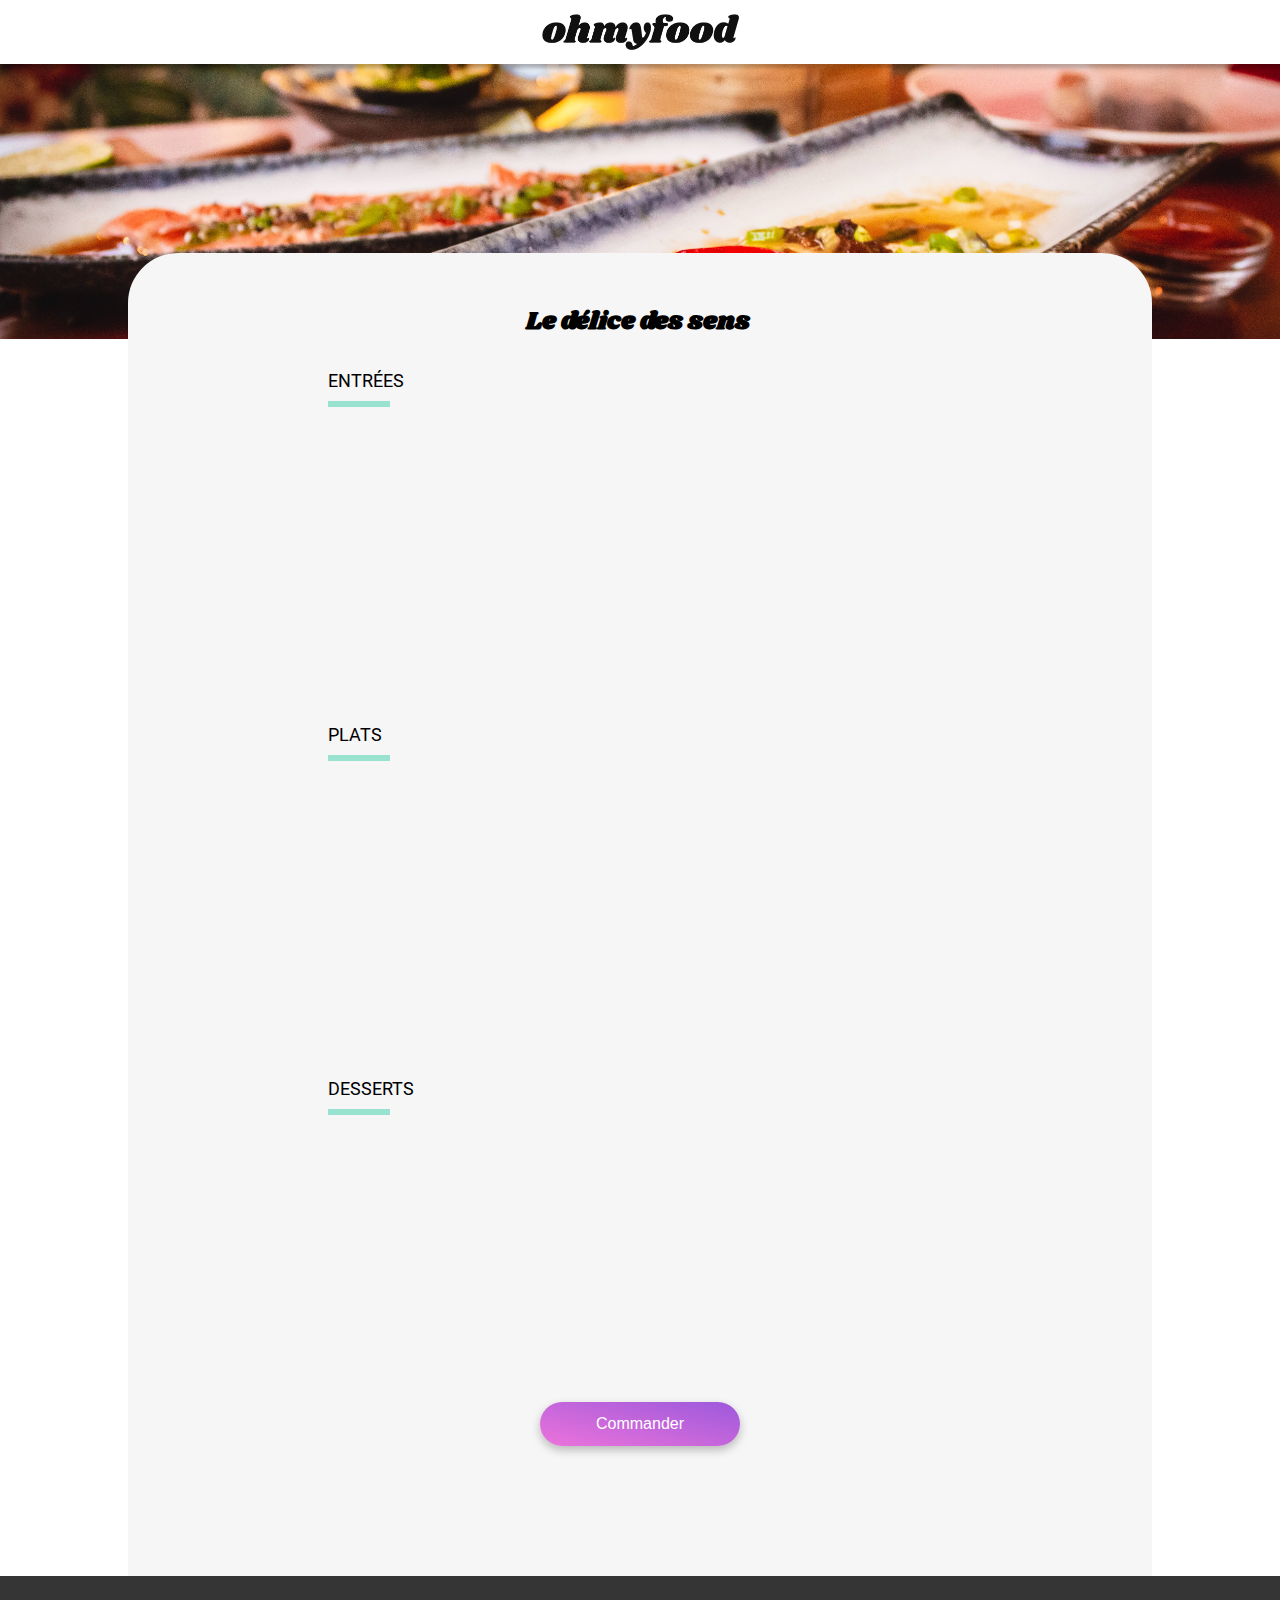
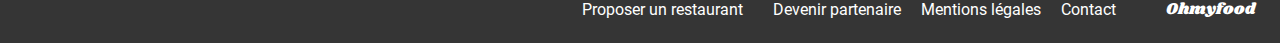
==== restaurants/delice.html @ 583551c3 "corections page accueil et restaurant la palette + mise en place des autres pages restaurant" ====
<!doctype html>
<html lang="fr">
    <head>
        <meta charset="UTF-8">
        <meta
            name="viewport"
            content="width=device-width, user-scalable=no, initial-scale=1.0, maximum-scale=1.0, minimum-scale=1.0">
        <meta http-equiv="X-UA-Compatible" content="ie=edge">
        <link rel="stylesheet" href="../assets/source/css/restaurants.css">
        <link
            rel="stylesheet"
            href="https://cdnjs.cloudflare.com/ajax/libs/font-awesome/6.2.1/css/all.min.css"
            integrity="sha512-MV7K8+y+gLIBoVD59lQIYicR65iaqukzvf/nwasF0nqhPay5w/9lJmVM2hMDcnK1OnMGCdVK+iQrJ7lzPJQd1w=="
            crossorigin="anonymous"
            referrerpolicy="no-referrer">
        <link rel="preconnect" href="https://fonts.googleapis.com">
        <link
            rel="preconnect"
            href="https://fonts.gstatic.com"
            crossorigin="crossorigin">
        <link
            href="https://fonts.googleapis.com/css2?family=Shrikhand&display=swap"
            rel="stylesheet">
        <title>Le délice des sens</title>
    </head>
    <body>
        <header>
            <a href="../index.html">
                <i class="fa-solid fa-arrow-left"></i>
            </a>
            <img src="../assets/images/logo/ohmyfood.png" alt="logo du site ohmyfood">
        </header>

        <div class="container-img">
            <img
                src="../assets/images/restaurants/louis-hansel-shotsoflouis-qNBGVyOCY8Q-unsplash.jpg"
                alt="image du plat du restaurant">
        </div>

        <main>
            <div class="container-main">
                <div class="container-title-restaurant">
                    <h1>Le délice des sens</h1>
                    <div class="container-icon">
                        <button><i class="fa-regular fa-heart heart-icon"></i></button>
                        <button type="button"><i class="fa-solid fa-heart"></i></button>
                         
                       </div>
                </div>

                <!-- Partie des entrées -->
                <div class="container-menus">
                    <h2>entrées</h2>
                    <span></span>

                    <!-- Entrée 1 -->
                <article class="container-plats">
                    <div class="plat-content">
                        <div class="container-text">
                            <h3>Tartare de thon</h3>
                            <p>Assaisonné au yuzu</p>
                        </div>
                        <p class="container-prix">25€</p>
                    </div>
                     <i class="fa-solid fa-circle-check"></i>
                </article>

                    <!-- Entrée 2 -->
                <article class="container-plats">
                    <div class="plat-content">
                        <div class="container-text">
                            <h3>Bouchée de homard croustillant </h3>
                            <p>Et sa farandole de petits légumes</p>
                        </div>
                        <p class="container-prix">35€</p>
                    </div>
                     <i class="fa-solid fa-circle-check"></i>
                </article>

                    <!-- Entrée 3 -->
                <article class="container-plats">
                    <div class="plat-content">
                        <div class="container-text">
                            <h3>Poulet rôti aux herbes de Provence </h3>
                            <p>Et sa crème de truffe</p>
                        </div>
                        <p class="container-prix">40€</p>
                    </div>
                     <i class="fa-solid fa-circle-check"></i>
                </article>


                    <!-- Partie des plats -->
                    <div class="container-menus">
                        <h2>Plats</h2>
                        <span></span>


                        <!-- PLat 1 -->
                        <article class="container-plats">
                            <div class="plat-content">
                                <div class="container-text">
                                    <h3>Poulet rôti aux herbes de Provence </h3>
                                    <p>Et sa crème de truffe</p>
                                </div>
                                <p class="container-prix">40€</p>
                            </div>
                             <i class="fa-solid fa-circle-check"></i>
                        </article>

                        <!-- PLat 2 -->
                        <article class="container-plats">
                            <div class="plat-content">
                                <div class="container-text">
                                    <h3>Langouste rôtie </h3>
                                    <p>Et ses légumes de saison</p>
                                </div>
                                <p class="container-prix">35€</p>
                            </div>
                             <i class="fa-solid fa-circle-check"></i>
                        </article>

                        <!-- PLat 3 -->
                        <article class="container-plats">
                            <div class="plat-content">
                                <div class="container-text">
                                    <h3>Côte de bœuf Angus </h3>
                                    <p>Et sa purée de panais</p>
                                </div>
                                <p class="container-prix">44€</p>
                            </div>
                             <i class="fa-solid fa-circle-check"></i>
                        </article>

                    <!-- Partie des desserts -->
                    <div class="container-menus">
                        <h2>desserts</h2>
                        <span></span>

                        <!-- Dessert 1 -->
                        <article class="container-plats">
                            <div class="plat-content">
                                <div class="container-text">
                                    <h3>Farandole de desserts</h3>
                                    <p>Du chef</p>
                                </div>
                                <p class="container-prix">18€</p>
                            </div>
                             <i class="fa-solid fa-circle-check"></i>
                        </article>

                        <!-- Dessert 2 -->
                        <article class="container-plats">
                            <div class="plat-content">
                                <div class="container-text">
                                    <h3>Crème brulée </h3>
                                    <p>Revisitée</p>
                                </div>
                                <p class="container-prix">22€</p>
                            </div>
                             <i class="fa-solid fa-circle-check"></i>
                        </article>

                        <!-- Dessert 3 -->
                        <article class="container-plats">
                            <div class="plat-content">
                                <div class="container-text">
                                    <h3>Tiramisu </h3>
                                    <p>À la noisette</p>
                                </div>
                                <p class="container-prix">23€</p>
                            </div>
                             <i class="fa-solid fa-circle-check"></i>
                        </article>

                    <div class="container-btn">
                        <a href="#">
                            <button class="btn btn-home" type="button">Commander</button>
                        </a>
                    </div>
                </div>
            </main>

            <!--Footer-->
            <footer>
                <h4>Ohmyfood</h4>

                <div class="container-link">
                    <div class="link">
                        <i class="fa-solid fa-utensils"></i>
                        <p>Proposer un restaurant</p>
                    </div>

                    <div class="link">
                        <i class="fa-solid fa-handshake-angle"></i>
                        <p>Devenir partenaire</p>
                    </div>

                    <div class="container-link-nav">
                        <a href="#">Mentions légales</a>
                        <a href="mailto:mail@mail.fr">Contact</a>
                    </div>
                </div>
            </footer>
        </body>
    </html>
---- assets/source/css/restaurants.css ----
@charset "UTF-8";
@font-face {
  font-family: "font-title";
  src: url(../../fonts/Shrikhand-Regular.ttf);
}
@font-face {
  font-family: "font-text";
  src: url(../../fonts/Roboto-Regular.ttf);
}
* {
  margin: 0;
  padding: 0;
  box-sizing: border-box;
  list-style-type: none;
  text-decoration: none;
}

body {
  font-family: "font-text", sans-serif;
}

a {
  color: black;
}

/** HEADER **/
header {
  display: flex;
  align-items: center;
  justify-content: center;
  box-shadow: 0 4px 4px 0 rgba(0, 0, 0, 0.2509803922);
  position: relative;
  z-index: 2;
}
header img {
  width: 197px;
  height: 36px;
  margin: 14px;
}

/** BOUTONS**/
.btn {
  background: linear-gradient(193.33deg, #9356dc -11.44%, #ff79da 123.93%);
  border: none;
  border-radius: 25px;
  box-shadow: 0 4px 10px 0 rgba(0, 0, 0, 0.2509803922);
  margin-bottom: 20px;
  color: white;
  font-size: 16px;
  font-weight: 500;
  padding: 13px 18px;
  transition: 0.3s all;
  width: 200px;
}
.btn:hover {
  opacity: 0.8;
  cursor: pointer;
  box-shadow: 0 10px 8px 0 rgba(0, 0, 0, 0.2509803922);
}

/*** Animation des coeurs ***/
button {
  background: none;
  border: none;
  cursor: pointer;
}
button .fa-regular {
  font-size: 25px;
  bottom: 10px;
  right: 0;
  position: absolute;
}
button .fa-regular:hover {
  opacity: 0;
}
@media screen and (min-width: 1024px) {
  button .fa-regular {
    right: 20%;
  }
}
button .fa-solid {
  font-size: 25px;
  opacity: 0;
  bottom: 10px;
  right: 0;
  position: absolute;
  transition: opacity 0.5s ease-in-out, transform 0.5s ease-in-out;
  background: linear-gradient(to bottom, #FF79DA, #9356DC);
  -webkit-background-clip: text;
  color: transparent;
}
button .fa-solid:hover {
  opacity: 1;
}
@media screen and (min-width: 1024px) {
  button .fa-solid {
    right: 20%;
  }
}

/** FOOTER **/
footer {
  background: #353535;
  color: #ffffff;
}
footer a {
  color: white;
}
@media screen and (min-width: 1024px) {
  footer {
    display: flex;
    flex-direction: row-reverse;
  }
}
footer h4 {
  font-family: "font-title", sans-serif;
  font-style: 18px;
  font-weight: 400;
  padding: 22px 25px;
  gap: 16px;
}
footer .container-link {
  display: flex;
  flex-direction: column;
  gap: 7px;
  padding: 0 25px;
}
@media screen and (min-width: 1024px) {
  footer .container-link {
    display: flex;
    flex-direction: row;
    align-items: center;
    justify-content: center;
    gap: 20px;
  }
}
footer .link {
  display: flex;
  gap: 10px;
}
footer .link i {
  font-size: 11px;
  display: flex;
  justify-content: center;
  align-items: center;
}
footer .container-link-nav {
  display: flex;
  flex-direction: column;
  gap: 7px;
  padding-bottom: 30px;
}
@media screen and (min-width: 1024px) {
  footer .container-link-nav {
    display: flex;
    flex-direction: row;
    padding: 0;
    gap: 20px;
  }
}
footer .container-link-nav a {
  color: white;
  font-style: 16px;
}

/*** Animation des plats à l'entrée de la page***/
@keyframes slideInLeft {
  from {
    opacity: 0;
    transform: translateX(-100px);
  }
  to {
    opacity: 1;
    transform: translateX(0);
  }
}
header a {
  position: relative;
  left: -10%;
}
@media screen and (min-width: 768px) {
  header a {
    left: -30%;
  }
}
@media screen and (min-width: 1024px) {
  header a {
    left: -37%;
  }
}
header i {
  font-size: 28px;
}

.container-img img {
  object-fit: cover;
  width: 100%;
  height: 275px;
  position: relative;
  z-index: 1;
}

main {
  padding: 20px 10px;
  background: #f6f6f6;
  z-index: 3;
  margin-top: -90px;
  position: relative;
  border-radius: 50px;
}
@media screen and (min-width: 1024px) {
  main {
    width: 80%;
    margin: -90px auto 0;
    border-bottom-left-radius: 0;
    border-bottom-right-radius: 0;
    padding: 20px 200px;
  }
}
main .container-main {
  margin-top: 30px;
}
main .container-main .container-title-restaurant {
  display: flex;
  justify-content: space-between;
  position: relative;
}
@media screen and (min-width: 1024px) {
  main .container-main .container-title-restaurant {
    display: flex;
    justify-content: center;
    align-items: center;
  }
}
main .container-main .container-title-restaurant h1 {
  font-family: "font-title", sans-serif;
  font-size: 25px;
}
main .container-main .container-menus {
  display: flex;
  flex-direction: column;
  gap: 20px;
  margin: 30px 0;
}
main .container-main .container-menus h2 {
  text-transform: uppercase;
  font-family: "font-text", sans-serif;
  font-size: 18px;
  font-weight: 300;
  position: relative;
}
main .container-main .container-menus span {
  border: 3px solid #99e2d0;
  width: 10%;
  margin-top: -10px;
}
main .container-main .container-menus .container-plats {
  background: #ffffff;
  padding-left: 15px;
  border-radius: 15px;
  box-shadow: 0 4.01px 15.04px 0 rgba(0, 0, 0, 0.1019607843);
  display: flex;
  justify-content: space-between;
  align-items: center;
  height: 69px;
  position: relative;
  cursor: pointer;
  opacity: 0;
  animation: slideInLeft 0.8s forwards;
}
main .container-main .container-menus .container-plats:nth-child(1) {
  animation-delay: 0.3s;
}
main .container-main .container-menus .container-plats:nth-child(2) {
  animation-delay: 0.6s;
}
main .container-main .container-menus .container-plats:nth-child(3) {
  animation-delay: 0.9s;
}
main .container-main .container-menus .container-plats:nth-child(4) {
  animation-delay: 1.2s;
}
main .container-main .container-menus .container-plats:nth-child(5) {
  animation-delay: 1.5s;
}
main .container-main .container-menus .container-plats:nth-child(6) {
  animation-delay: 1.8s;
}
main .container-main .container-menus .container-plats:nth-child(7) {
  animation-delay: 2.1s;
}
main .container-main .container-menus .container-plats:nth-child(8) {
  animation-delay: 2.4s;
}
main .container-main .container-menus .container-plats:nth-child(9) {
  animation-delay: 2.7s;
}
main .container-main .container-menus .container-plats :hover + .fa-circle-check {
  opacity: 1;
}
main .container-main .container-menus .container-plats .plat-content {
  display: flex;
  align-items: center;
  flex-grow: 1;
}
main .container-main .container-menus .container-plats .plat-content .container-text {
  width: 100%;
}
main .container-main .container-menus .container-plats .plat-content .container-text h3 {
  font-size: 17px;
}
@media screen and (min-width: 1024px) {
  main .container-main .container-menus .container-plats .plat-content .container-text h3 {
    font-size: 18px;
  }
}
main .container-main .container-menus .container-plats .plat-content .container-text p {
  font-size: 14px;
  width: 100px;
  white-space: nowrap;
  overflow: hidden;
  text-overflow: ellipsis;
}
@media screen and (min-width: 375px) {
  main .container-main .container-menus .container-plats .plat-content .container-text p {
    width: 150px;
  }
}
@media screen and (min-width: 768px) {
  main .container-main .container-menus .container-plats .plat-content .container-text p {
    width: 300px;
  }
}
main .container-main .container-menus .container-plats .plat-content .container-prix {
  display: flex;
  justify-content: flex-end;
  font-size: 14px;
  font-weight: 700;
  margin-right: 10px;
}
main .container-main .container-menus .fa-circle-check {
  color: #fff;
  font-size: 28px;
  background: #99e2d0;
  height: 100%;
  width: 50px;
  border-top-right-radius: 10px;
  border-bottom-right-radius: 10px;
  padding: 5px;
  display: flex;
  justify-content: center;
  align-items: center;
  opacity: 0;
}
main .container-btn {
  display: flex;
  justify-content: center;
  align-items: center;
}

/*# sourceMappingURL=restaurants.css.map */
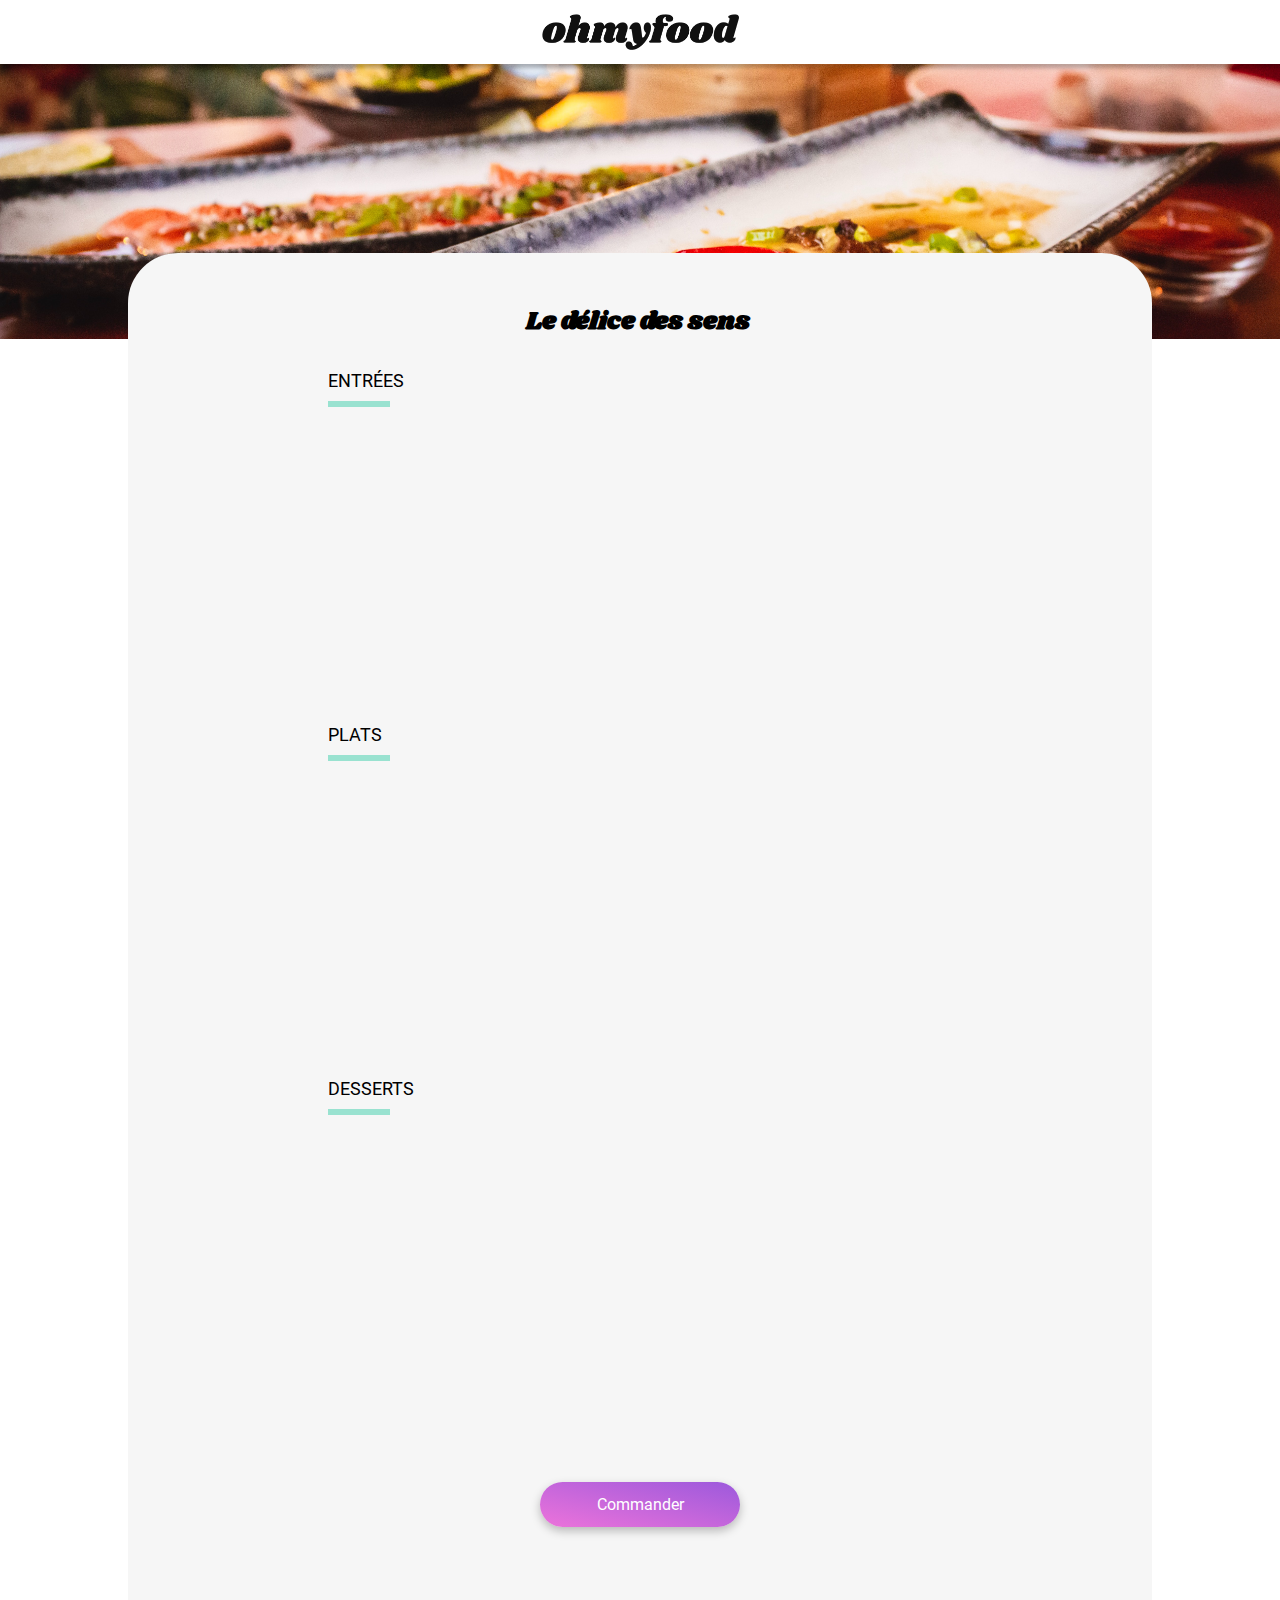
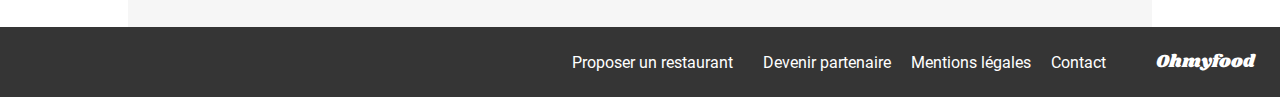
==== commit 7d0464ed: "Modification html après validation au w3c" ====
--- a/restaurants/delice.html
+++ b/restaurants/delice.html
@@ -88,7 +88,7 @@
                     </div>
                      <i class="fa-solid fa-circle-check"></i>
                 </article>
-
+             
 
                     <!-- Partie des plats -->
                     <div class="container-menus">
@@ -172,13 +172,16 @@
                             </div>
                              <i class="fa-solid fa-circle-check"></i>
                         </article>
+                    </div>
 
                     <div class="container-btn">
-                        <a href="#">
-                            <button class="btn btn-home" type="button">Commander</button>
-                        </a>
+                        <a href="#" class="btn">
+                            Commander
+                          </a>
                     </div>
                 </div>
+              </div>
+             </div>
             </main>
 
             <!--Footer-->
--- a/assets/source/css/restaurants.css
+++ b/assets/source/css/restaurants.css
@@ -23,7 +23,7 @@
   color: black;
 }
 
-/** HEADER **/
+/**HEADER**/
 header {
   display: flex;
   align-items: center;
@@ -38,19 +38,20 @@
   margin: 14px;
 }
 
-/** BOUTONS**/
+/**BOUTONS**/
 .btn {
   background: linear-gradient(193.33deg, #9356dc -11.44%, #ff79da 123.93%);
   border: none;
   border-radius: 25px;
   box-shadow: 0 4px 10px 0 rgba(0, 0, 0, 0.2509803922);
-  margin-bottom: 20px;
+  margin: 50px 0 20px;
   color: white;
   font-size: 16px;
   font-weight: 500;
   padding: 13px 18px;
   transition: 0.3s all;
   width: 200px;
+  text-align: center;
 }
 .btn:hover {
   opacity: 0.8;
@@ -85,7 +86,7 @@
   right: 0;
   position: absolute;
   transition: opacity 0.5s ease-in-out, transform 0.5s ease-in-out;
-  background: linear-gradient(to bottom, #FF79DA, #9356DC);
+  background: linear-gradient(to bottom, #ff79da, #9356dc);
   -webkit-background-clip: text;
   color: transparent;
 }
@@ -114,7 +115,7 @@
 }
 footer h4 {
   font-family: "font-title", sans-serif;
-  font-style: 18px;
+  font-size: 18px;
   font-weight: 400;
   padding: 22px 25px;
   gap: 16px;
@@ -160,7 +161,7 @@
 }
 footer .container-link-nav a {
   color: white;
-  font-style: 16px;
+  font-size: 16px;
 }
 
 /*** Animation des plats à l'entrée de la page***/
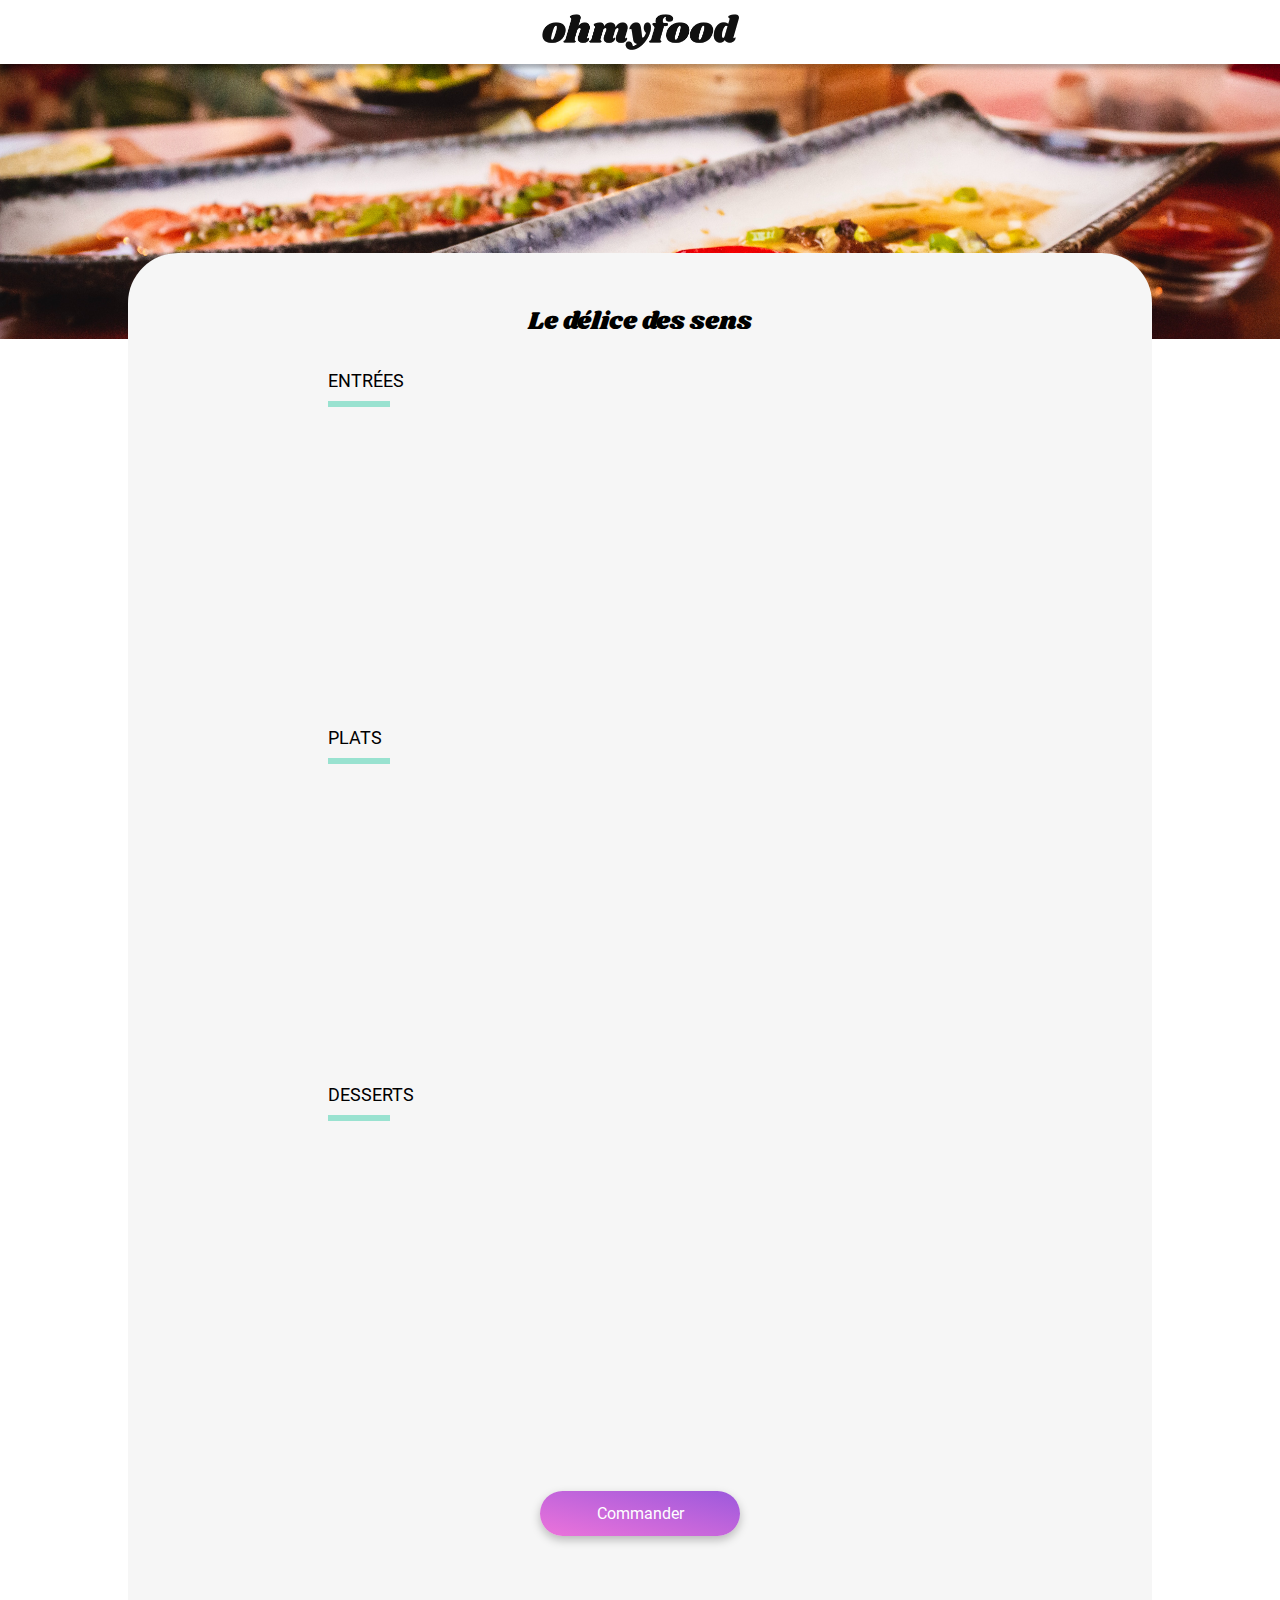
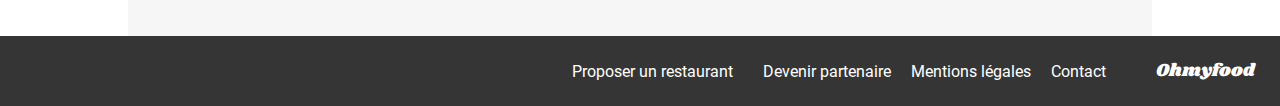
==== commit e4f2281b: "Modifications des coeurs et des titres des pages restaurants" ====
--- a/restaurants/delice.html
+++ b/restaurants/delice.html
@@ -42,8 +42,8 @@
                 <div class="container-title-restaurant">
                     <h1>Le délice des sens</h1>
                     <div class="container-icon">
-                        <button><i class="fa-regular fa-heart heart-icon"></i></button>
-                        <button type="button"><i class="fa-solid fa-heart"></i></button>
+                        <i class="fa-regular fa-heart heart-icon button-heartt"></i>
+                       <i class="fa-solid fa-heart button-heart"></i>
                          
                        </div>
                 </div>
--- a/assets/source/css/restaurants.css
+++ b/assets/source/css/restaurants.css
@@ -7,6 +7,7 @@
   font-family: "font-text";
   src: url(../../fonts/Roboto-Regular.ttf);
 }
+/** GENERAL SETTING **/
 * {
   margin: 0;
   padding: 0;
@@ -60,43 +61,31 @@
 }
 
 /*** Animation des coeurs ***/
-button {
+.container-icon .button-heart {
   background: none;
   border: none;
   cursor: pointer;
 }
-button .fa-regular {
+.container-icon .fa-regular {
   font-size: 25px;
-  bottom: 10px;
-  right: 0;
+  right: 10px;
   position: absolute;
 }
-button .fa-regular:hover {
+.container-icon .fa-regular:hover {
   opacity: 0;
 }
-@media screen and (min-width: 1024px) {
-  button .fa-regular {
-    right: 20%;
-  }
-}
-button .fa-solid {
+.container-icon .fa-solid {
   font-size: 25px;
   opacity: 0;
-  bottom: 10px;
-  right: 0;
+  right: 10px;
   position: absolute;
   transition: opacity 0.5s ease-in-out, transform 0.5s ease-in-out;
   background: linear-gradient(to bottom, #ff79da, #9356dc);
   -webkit-background-clip: text;
   color: transparent;
 }
-button .fa-solid:hover {
+.container-icon .fa-solid:hover {
   opacity: 1;
-}
-@media screen and (min-width: 1024px) {
-  button .fa-solid {
-    right: 20%;
-  }
 }
 
 /** FOOTER **/
@@ -189,7 +178,7 @@
     left: -37%;
   }
 }
-header i {
+header .fa-arrow-left {
   font-size: 28px;
 }
 
@@ -230,12 +219,12 @@
   main .container-main .container-title-restaurant {
     display: flex;
     justify-content: center;
-    align-items: center;
   }
 }
 main .container-main .container-title-restaurant h1 {
   font-family: "font-title", sans-serif;
   font-size: 25px;
+  font-weight: 400;
 }
 main .container-main .container-menus {
   display: flex;
@@ -256,53 +245,53 @@
   margin-top: -10px;
 }
 main .container-main .container-menus .container-plats {
+  display: flex;
+  justify-content: space-between;
+  align-items: center;
+  position: relative;
+  cursor: pointer;
+  opacity: 0;
+  animation: slideInLeft 0.8s forwards;
+}
+main .container-main .container-menus .container-plats:nth-child(1) {
+  animation-delay: 0.3s;
+}
+main .container-main .container-menus .container-plats:nth-child(2) {
+  animation-delay: 0.6s;
+}
+main .container-main .container-menus .container-plats:nth-child(3) {
+  animation-delay: 0.9s;
+}
+main .container-main .container-menus .container-plats:nth-child(4) {
+  animation-delay: 1.2s;
+}
+main .container-main .container-menus .container-plats:nth-child(5) {
+  animation-delay: 1.5s;
+}
+main .container-main .container-menus .container-plats:nth-child(6) {
+  animation-delay: 1.8s;
+}
+main .container-main .container-menus .container-plats:nth-child(7) {
+  animation-delay: 2.1s;
+}
+main .container-main .container-menus .container-plats:nth-child(8) {
+  animation-delay: 2.4s;
+}
+main .container-main .container-menus .container-plats:nth-child(9) {
+  animation-delay: 2.7s;
+}
+main .container-main .container-menus .container-plats :hover + .fa-circle-check {
+  opacity: 1;
+}
+main .container-main .container-menus .container-plats .plat-content {
+  display: flex;
+  align-items: center;
+  flex-grow: 1;
   background: #ffffff;
   padding-left: 15px;
   border-radius: 15px;
+  height: 70px;
   box-shadow: 0 4.01px 15.04px 0 rgba(0, 0, 0, 0.1019607843);
-  display: flex;
-  justify-content: space-between;
-  align-items: center;
-  height: 69px;
-  position: relative;
-  cursor: pointer;
-  opacity: 0;
-  animation: slideInLeft 0.8s forwards;
-}
-main .container-main .container-menus .container-plats:nth-child(1) {
-  animation-delay: 0.3s;
-}
-main .container-main .container-menus .container-plats:nth-child(2) {
-  animation-delay: 0.6s;
-}
-main .container-main .container-menus .container-plats:nth-child(3) {
-  animation-delay: 0.9s;
-}
-main .container-main .container-menus .container-plats:nth-child(4) {
-  animation-delay: 1.2s;
-}
-main .container-main .container-menus .container-plats:nth-child(5) {
-  animation-delay: 1.5s;
-}
-main .container-main .container-menus .container-plats:nth-child(6) {
-  animation-delay: 1.8s;
-}
-main .container-main .container-menus .container-plats:nth-child(7) {
-  animation-delay: 2.1s;
-}
-main .container-main .container-menus .container-plats:nth-child(8) {
-  animation-delay: 2.4s;
-}
-main .container-main .container-menus .container-plats:nth-child(9) {
-  animation-delay: 2.7s;
-}
-main .container-main .container-menus .container-plats :hover + .fa-circle-check {
-  opacity: 1;
-}
-main .container-main .container-menus .container-plats .plat-content {
-  display: flex;
-  align-items: center;
-  flex-grow: 1;
 }
 main .container-main .container-menus .container-plats .plat-content .container-text {
   width: 100%;
@@ -347,7 +336,7 @@
   width: 50px;
   border-top-right-radius: 10px;
   border-bottom-right-radius: 10px;
-  padding: 5px;
+  padding: 20px;
   display: flex;
   justify-content: center;
   align-items: center;
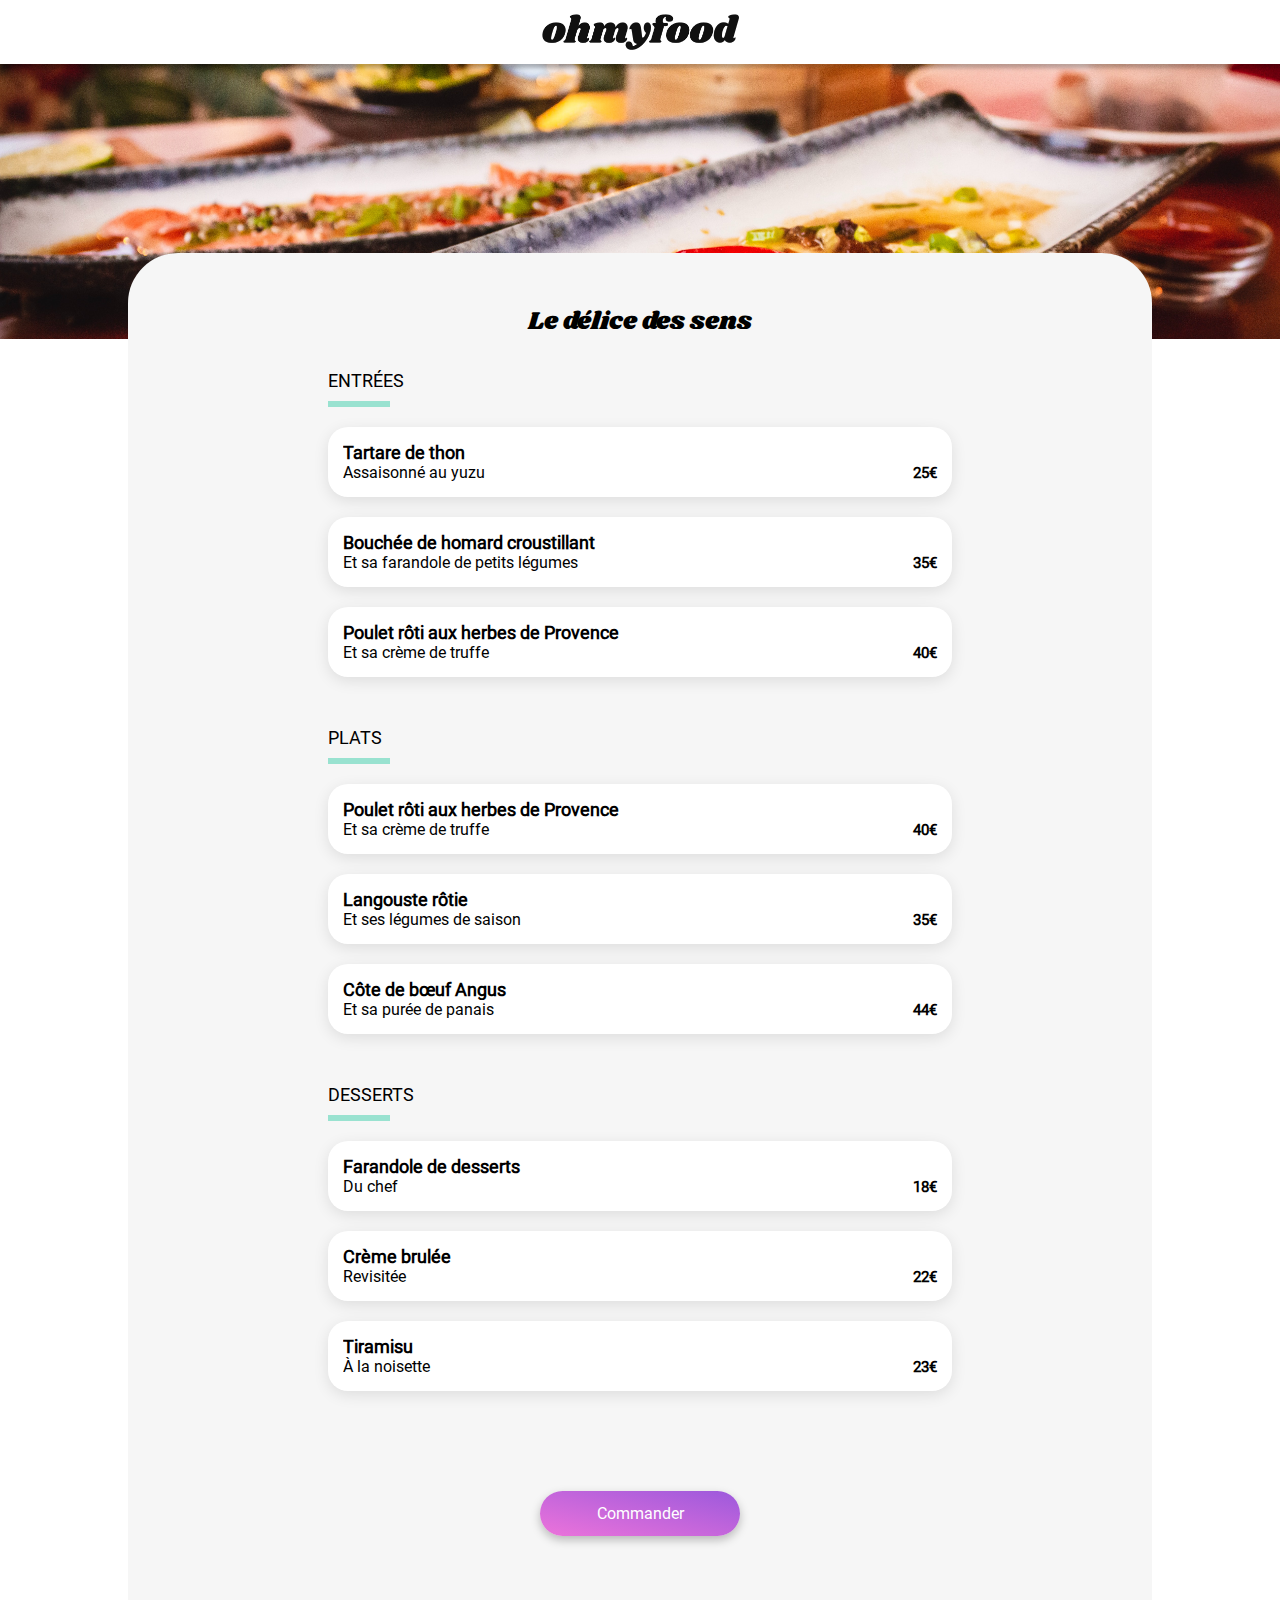
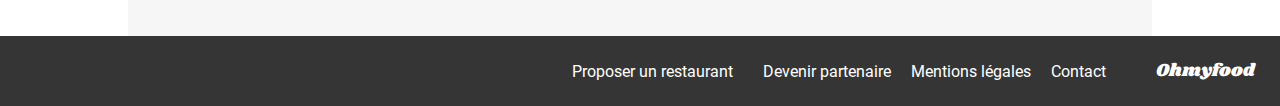
==== commit b486ce03: "modifications des erreurs de validations W3C" ====
--- a/restaurants/delice.html
+++ b/restaurants/delice.html
@@ -2,17 +2,10 @@
 <html lang="fr">
     <head>
         <meta charset="UTF-8">
-        <meta
-            name="viewport"
-            content="width=device-width, user-scalable=no, initial-scale=1.0, maximum-scale=1.0, minimum-scale=1.0">
+        <meta name="viewport" content="width=device-width, initial-scale=1.0">
         <meta http-equiv="X-UA-Compatible" content="ie=edge">
         <link rel="stylesheet" href="../assets/source/css/restaurants.css">
-        <link
-            rel="stylesheet"
-            href="https://cdnjs.cloudflare.com/ajax/libs/font-awesome/6.2.1/css/all.min.css"
-            integrity="sha512-MV7K8+y+gLIBoVD59lQIYicR65iaqukzvf/nwasF0nqhPay5w/9lJmVM2hMDcnK1OnMGCdVK+iQrJ7lzPJQd1w=="
-            crossorigin="anonymous"
-            referrerpolicy="no-referrer">
+        <link rel="preconnect" href="https://fonts.gstatic.com" crossorigin="anonymous">
         <link rel="preconnect" href="https://fonts.googleapis.com">
         <link
             rel="preconnect"
--- a/assets/source/css/restaurants.css
+++ b/assets/source/css/restaurants.css
@@ -157,7 +157,7 @@
 @keyframes slideInLeft {
   from {
     opacity: 0;
-    transform: translateX(-100px);
+    transform: translateX(-100%);
   }
   to {
     opacity: 1;
@@ -246,106 +246,117 @@
 }
 main .container-main .container-menus .container-plats {
   display: flex;
+  flex-direction: row;
+  position: relative;
+  background: white;
+  overflow: hidden;
+  box-shadow: 0 4.01px 15.04px 0 rgba(0, 0, 0, 0.1019607843);
+  border-radius: 20px;
+  cursor: pointer;
+  animation: slideInLeft 1s forwards;
+}
+main .container-main .container-menus .container-plats:nth-child(1) {
+  animation-delay: 0.1s;
+}
+main .container-main .container-menus .container-plats:nth-child(2) {
+  animation-delay: 0.3s;
+}
+main .container-main .container-menus .container-plats:nth-child(3) {
+  animation-delay: 0.5s;
+}
+main .container-main .container-menus .container-plats:nth-child(4) {
+  animation-delay: 0.7s;
+}
+main .container-main .container-menus .container-plats:nth-child(5) {
+  animation-delay: 0.9s;
+}
+main .container-main .container-menus .container-plats:nth-child(6) {
+  animation-delay: 1.2s;
+}
+main .container-main .container-menus .container-plats:nth-child(7) {
+  animation-delay: 1.4s;
+}
+main .container-main .container-menus .container-plats:nth-child(8) {
+  animation-delay: 1.6s;
+}
+main .container-main .container-menus .container-plats:nth-child(9) {
+  animation-delay: 1.8s;
+}
+main .container-main .container-menus .container-plats:hover .fa-circle-check {
+  right: 0;
+}
+main .container-main .container-menus .container-plats:hover .container-prix {
+  right: 60px !important;
+}
+main .container-main .container-menus .container-plats:hover .container-text {
+  padding-right: 60px !important;
+}
+main .container-main .container-menus .container-plats .plat-content {
+  display: flex;
+  align-items: center;
+  width: 100%;
+  flex-direction: row;
   justify-content: space-between;
-  align-items: center;
-  position: relative;
-  cursor: pointer;
-  opacity: 0;
-  animation: slideInLeft 0.8s forwards;
-}
-main .container-main .container-menus .container-plats:nth-child(1) {
-  animation-delay: 0.3s;
-}
-main .container-main .container-menus .container-plats:nth-child(2) {
-  animation-delay: 0.6s;
-}
-main .container-main .container-menus .container-plats:nth-child(3) {
-  animation-delay: 0.9s;
-}
-main .container-main .container-menus .container-plats:nth-child(4) {
-  animation-delay: 1.2s;
-}
-main .container-main .container-menus .container-plats:nth-child(5) {
-  animation-delay: 1.5s;
-}
-main .container-main .container-menus .container-plats:nth-child(6) {
-  animation-delay: 1.8s;
-}
-main .container-main .container-menus .container-plats:nth-child(7) {
-  animation-delay: 2.1s;
-}
-main .container-main .container-menus .container-plats:nth-child(8) {
-  animation-delay: 2.4s;
-}
-main .container-main .container-menus .container-plats:nth-child(9) {
-  animation-delay: 2.7s;
-}
-main .container-main .container-menus .container-plats :hover + .fa-circle-check {
-  opacity: 1;
-}
-main .container-main .container-menus .container-plats .plat-content {
-  display: flex;
-  align-items: center;
-  flex-grow: 1;
-  background: #ffffff;
-  padding-left: 15px;
-  border-radius: 15px;
-  height: 70px;
-  box-shadow: 0 4.01px 15.04px 0 rgba(0, 0, 0, 0.1019607843);
+  position: relative;
+  overflow: hidden;
 }
 main .container-main .container-menus .container-plats .plat-content .container-text {
   width: 100%;
+  display: flex;
+  flex-direction: column;
+  position: relative;
+  padding: 15px;
+  overflow: hidden;
+  transition: padding-right 500ms;
 }
 main .container-main .container-menus .container-plats .plat-content .container-text h3 {
-  font-size: 17px;
-}
-@media screen and (min-width: 1024px) {
-  main .container-main .container-menus .container-plats .plat-content .container-text h3 {
-    font-size: 18px;
-  }
+  font-size: 18px;
+  font-weight: 600;
+  white-space: nowrap;
+  overflow: hidden;
+  text-overflow: ellipsis;
+  font-family: "font-text";
 }
 main .container-main .container-menus .container-plats .plat-content .container-text p {
-  font-size: 14px;
-  width: 100px;
   white-space: nowrap;
   overflow: hidden;
   text-overflow: ellipsis;
-}
-@media screen and (min-width: 375px) {
-  main .container-main .container-menus .container-plats .plat-content .container-text p {
-    width: 150px;
-  }
-}
-@media screen and (min-width: 768px) {
-  main .container-main .container-menus .container-plats .plat-content .container-text p {
-    width: 300px;
-  }
+  font-size: 16px;
+  font-weight: 300;
 }
 main .container-main .container-menus .container-plats .plat-content .container-prix {
   display: flex;
   justify-content: flex-end;
-  font-size: 14px;
+  flex: 0;
+  align-items: flex-end;
+  position: relative;
+  align-self: flex-end;
+  height: 100%;
+  right: 0;
+  font-size: 15px;
   font-weight: 700;
-  margin-right: 10px;
+  padding: 15px;
+  transition: right 500ms;
 }
 main .container-main .container-menus .fa-circle-check {
-  color: #fff;
-  font-size: 28px;
-  background: #99e2d0;
   height: 100%;
-  width: 50px;
+  width: 60px;
+  display: flex;
+  justify-content: center;
+  align-items: center;
+  position: absolute;
+  right: -60px;
   border-top-right-radius: 10px;
   border-bottom-right-radius: 10px;
-  padding: 20px;
+  background: #99e2d0;
+  color: #fff;
+  font-size: 20px;
+  transition: right 500ms;
+}
+main .container-btn {
   display: flex;
   justify-content: center;
   align-items: center;
-  opacity: 0;
-}
-main .container-btn {
-  display: flex;
-  justify-content: center;
-  align-items: center;
 }
 
 /*# sourceMappingURL=restaurants.css.map */
